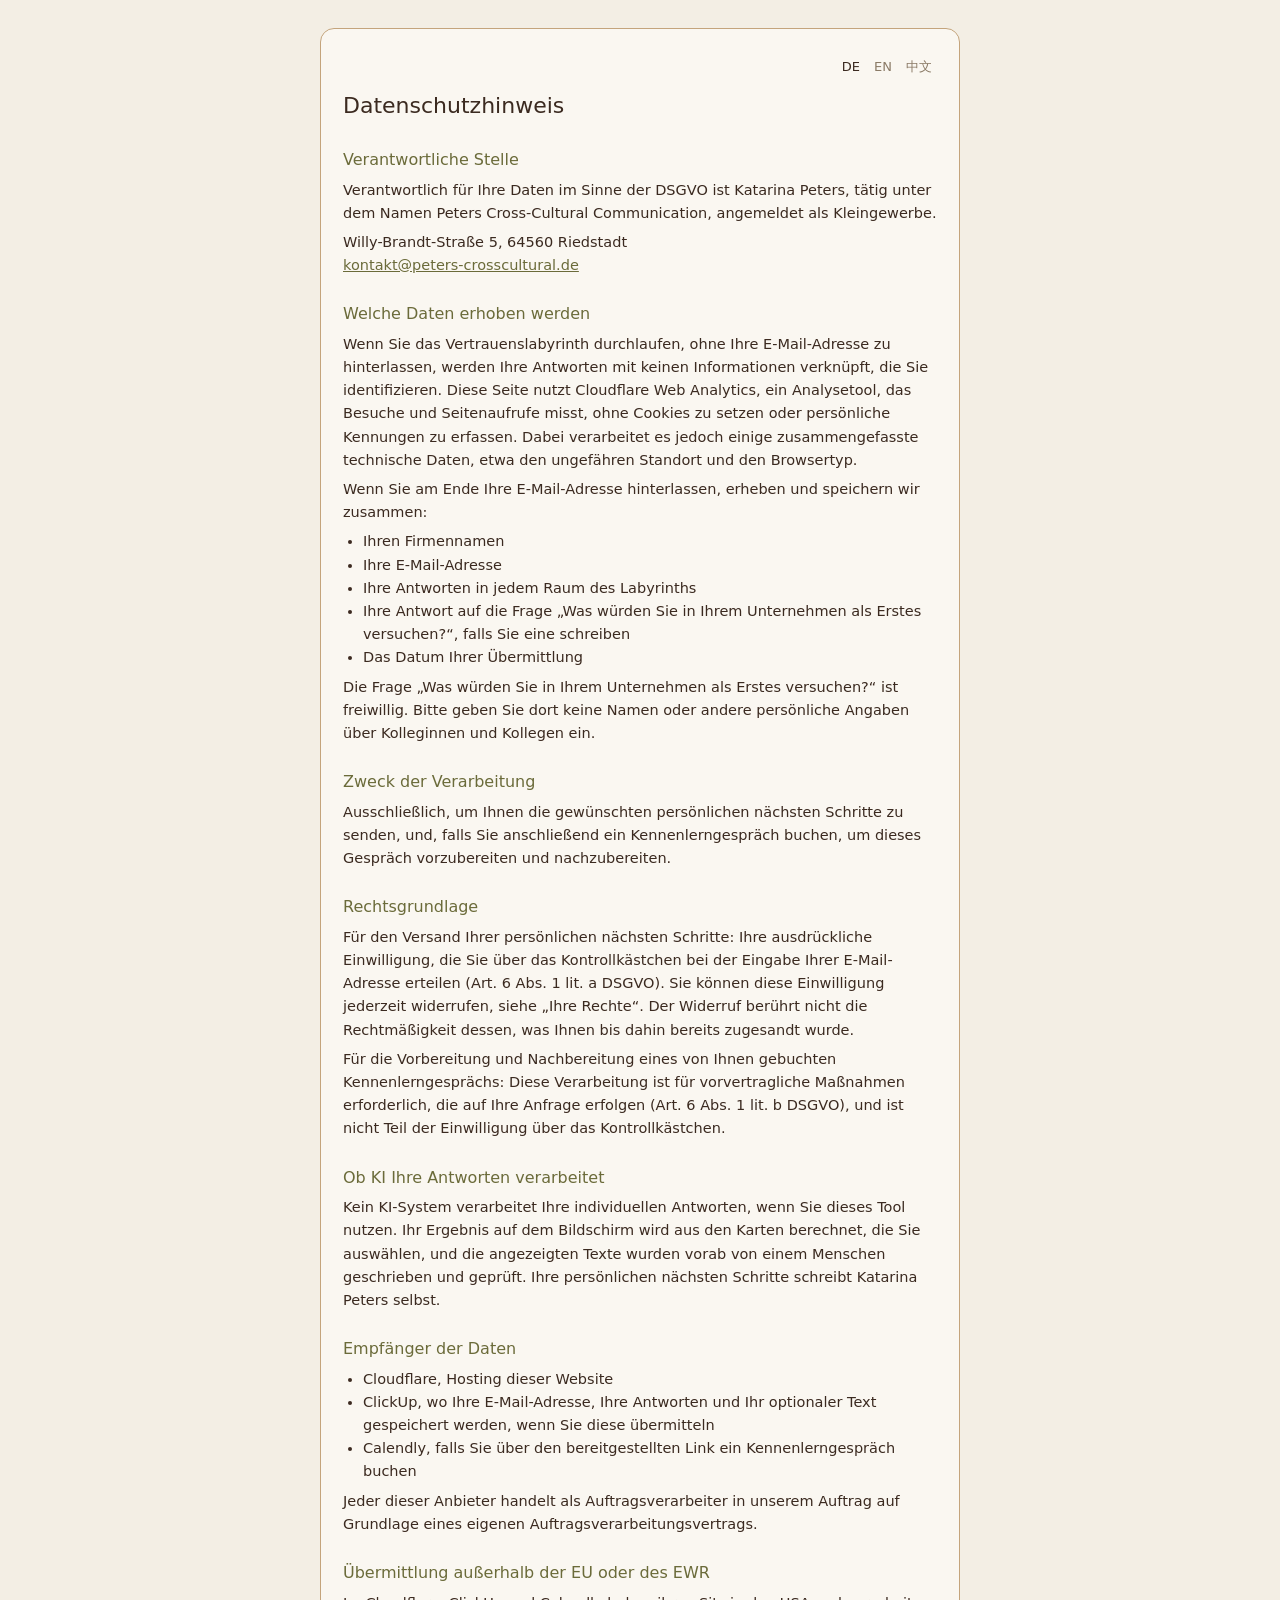
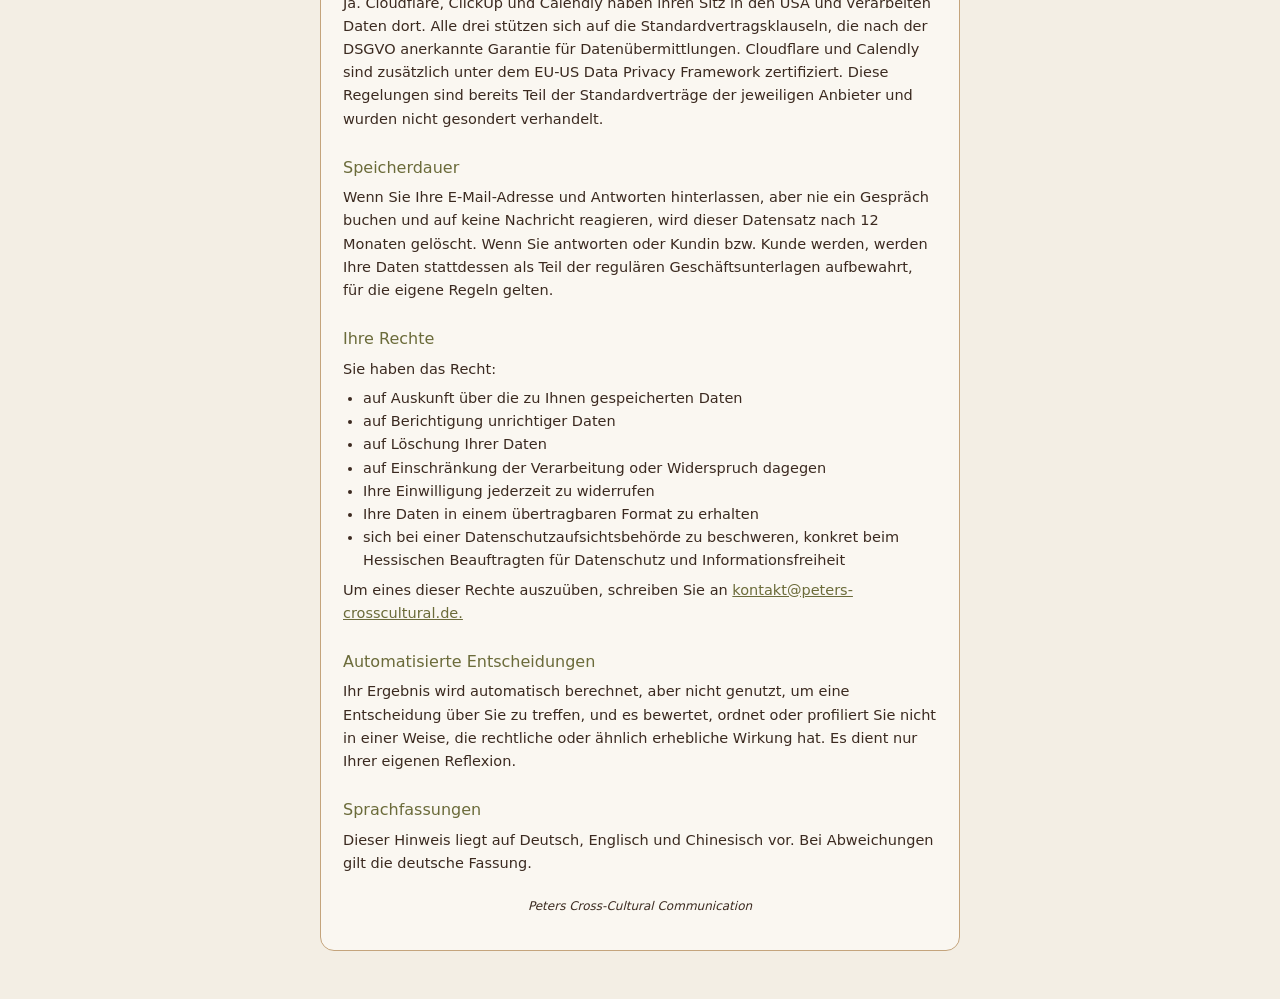
==== privacy-notice.html @ 241110cf "Build the Trust Labyrinth lead magnet Seven-room labyrinth in German, English and Chinese with routi" ====
<!DOCTYPE html>
<html lang="de">
<head>
<meta charset="UTF-8">
<meta name="viewport" content="width=device-width, initial-scale=1.0">
<meta name="robots" content="noindex">
<title>Datenschutzhinweis · Peters Cross-Cultural Communication</title>
<!--
  privacy-notice.html
  GENERATED from privacy-notice-de.md / -en.md / -zh.md (Katarina's
  final texts). All three languages are embedded; ?lang=en|zh|de picks
  one (German by default), so the link from the labyrinth always opens
  the notice in the visitor's current language.
-->
<style>
  :root { --linen:#F3EEE4; --espresso:#3B2A20; --olive:#6B6B3A; --tan:#C4A47C; --muted:#8A7A66; --card:#FAF7F1; }
  * { box-sizing: border-box; }
  body { margin:0; padding:28px 16px 48px; background:var(--linen); color:var(--espresso);
    font-family:-apple-system, system-ui, "Segoe UI", Roboto, "PingFang SC", "Microsoft YaHei", "Noto Sans SC", sans-serif; line-height:1.6; }
  .wrap { max-width:640px; margin:0 auto; background:var(--card); border:1px solid var(--tan); border-radius:14px; padding:24px 22px 28px; }
  .lang-switch { display:flex; justify-content:flex-end; gap:4px; font-size:13px; margin-bottom:6px; }
  .lang-switch a { color:var(--muted); text-decoration:none; padding:4px 5px; }
  .lang-switch a[aria-current="true"] { color:var(--espresso); font-weight:500; }
  h1 { font-size:22px; font-weight:500; margin:0 0 6px; }
  h2 { font-size:16px; font-weight:500; margin:24px 0 4px; color:var(--olive); }
  p, li { font-size:14.5px; }
  p { margin:6px 0; }
  ul { margin:6px 0; padding-left:20px; }
  a { color:var(--olive); }
  strong { font-weight:500; }
  .footer { text-align:center; font-size:12px; font-style:italic; margin-top:22px; }
  section[hidden] { display:none; }
</style>
</head>
<body>
<div class="wrap">
  <nav class="lang-switch" aria-label="Language">
    <a href="?lang=de" data-lang="de" lang="de">DE</a>
    <a href="?lang=en" data-lang="en" lang="en">EN</a>
    <a href="?lang=zh" data-lang="zh" lang="zh-CN">中文</a>
  </nav>
  <section data-lang="de" lang="de">
<h1>Datenschutzhinweis</h1>
<h2>Verantwortliche Stelle</h2>
<p>Verantwortlich für Ihre Daten im Sinne der DSGVO ist Katarina Peters, tätig unter dem Namen Peters Cross-Cultural Communication, angemeldet als Kleingewerbe.</p>
<p>Willy-Brandt-Straße 5, 64560 Riedstadt<br><a href="mailto:kontakt@peters-crosscultural.de">kontakt@peters-crosscultural.de</a></p>
<h2>Welche Daten erhoben werden</h2>
<p>Wenn Sie das Vertrauenslabyrinth durchlaufen, ohne Ihre E-Mail-Adresse zu hinterlassen, werden Ihre Antworten mit keinen Informationen verknüpft, die Sie identifizieren. Diese Seite nutzt Cloudflare Web Analytics, ein Analysetool, das Besuche und Seitenaufrufe misst, ohne Cookies zu setzen oder persönliche Kennungen zu erfassen. Dabei verarbeitet es jedoch einige zusammengefasste technische Daten, etwa den ungefähren Standort und den Browsertyp.</p>
<p>Wenn Sie am Ende Ihre E-Mail-Adresse hinterlassen, erheben und speichern wir zusammen:</p>
<ul>
<li>Ihren Firmennamen</li>
<li>Ihre E-Mail-Adresse</li>
<li>Ihre Antworten in jedem Raum des Labyrinths</li>
<li>Ihre Antwort auf die Frage „Was würden Sie in Ihrem Unternehmen als Erstes versuchen?“, falls Sie eine schreiben</li>
<li>Das Datum Ihrer Übermittlung</li>
</ul>
<p>Die Frage „Was würden Sie in Ihrem Unternehmen als Erstes versuchen?“ ist freiwillig. Bitte geben Sie dort keine Namen oder andere persönliche Angaben über Kolleginnen und Kollegen ein.</p>
<h2>Zweck der Verarbeitung</h2>
<p>Ausschließlich, um Ihnen die gewünschten persönlichen nächsten Schritte zu senden, und, falls Sie anschließend ein Kennenlerngespräch buchen, um dieses Gespräch vorzubereiten und nachzubereiten.</p>
<h2>Rechtsgrundlage</h2>
<p>Für den Versand Ihrer persönlichen nächsten Schritte: Ihre ausdrückliche Einwilligung, die Sie über das Kontrollkästchen bei der Eingabe Ihrer E-Mail-Adresse erteilen (Art. 6 Abs. 1 lit. a DSGVO). Sie können diese Einwilligung jederzeit widerrufen, siehe „Ihre Rechte“. Der Widerruf berührt nicht die Rechtmäßigkeit dessen, was Ihnen bis dahin bereits zugesandt wurde.</p>
<p>Für die Vorbereitung und Nachbereitung eines von Ihnen gebuchten Kennenlerngesprächs: Diese Verarbeitung ist für vorvertragliche Maßnahmen erforderlich, die auf Ihre Anfrage erfolgen (Art. 6 Abs. 1 lit. b DSGVO), und ist nicht Teil der Einwilligung über das Kontrollkästchen.</p>
<h2>Ob KI Ihre Antworten verarbeitet</h2>
<p>Kein KI-System verarbeitet Ihre individuellen Antworten, wenn Sie dieses Tool nutzen. Ihr Ergebnis auf dem Bildschirm wird aus den Karten berechnet, die Sie auswählen, und die angezeigten Texte wurden vorab von einem Menschen geschrieben und geprüft. Ihre persönlichen nächsten Schritte schreibt Katarina Peters selbst.</p>
<h2>Empfänger der Daten</h2>
<ul>
<li>Cloudflare, Hosting dieser Website</li>
<li>ClickUp, wo Ihre E-Mail-Adresse, Ihre Antworten und Ihr optionaler Text gespeichert werden, wenn Sie diese übermitteln</li>
<li>Calendly, falls Sie über den bereitgestellten Link ein Kennenlerngespräch buchen</li>
</ul>
<p>Jeder dieser Anbieter handelt als Auftragsverarbeiter in unserem Auftrag auf Grundlage eines eigenen Auftragsverarbeitungsvertrags.</p>
<h2>Übermittlung außerhalb der EU oder des EWR</h2>
<p>Ja. Cloudflare, ClickUp und Calendly haben ihren Sitz in den USA und verarbeiten Daten dort. Alle drei stützen sich auf die Standardvertragsklauseln, die nach der DSGVO anerkannte Garantie für Datenübermittlungen. Cloudflare und Calendly sind zusätzlich unter dem EU-US Data Privacy Framework zertifiziert. Diese Regelungen sind bereits Teil der Standardverträge der jeweiligen Anbieter und wurden nicht gesondert verhandelt.</p>
<h2>Speicherdauer</h2>
<p>Wenn Sie Ihre E-Mail-Adresse und Antworten hinterlassen, aber nie ein Gespräch buchen und auf keine Nachricht reagieren, wird dieser Datensatz nach 12 Monaten gelöscht. Wenn Sie antworten oder Kundin bzw. Kunde werden, werden Ihre Daten stattdessen als Teil der regulären Geschäftsunterlagen aufbewahrt, für die eigene Regeln gelten.</p>
<h2>Ihre Rechte</h2>
<p>Sie haben das Recht:</p>
<ul>
<li>auf Auskunft über die zu Ihnen gespeicherten Daten</li>
<li>auf Berichtigung unrichtiger Daten</li>
<li>auf Löschung Ihrer Daten</li>
<li>auf Einschränkung der Verarbeitung oder Widerspruch dagegen</li>
<li>Ihre Einwilligung jederzeit zu widerrufen</li>
<li>Ihre Daten in einem übertragbaren Format zu erhalten</li>
<li>sich bei einer Datenschutzaufsichtsbehörde zu beschweren, konkret beim Hessischen Beauftragten für Datenschutz und Informationsfreiheit</li>
</ul>
<p>Um eines dieser Rechte auszuüben, schreiben Sie an <a href="mailto:kontakt@peters-crosscultural.de.">kontakt@peters-crosscultural.de.</a></p>
<h2>Automatisierte Entscheidungen</h2>
<p>Ihr Ergebnis wird automatisch berechnet, aber nicht genutzt, um eine Entscheidung über Sie zu treffen, und es bewertet, ordnet oder profiliert Sie nicht in einer Weise, die rechtliche oder ähnlich erhebliche Wirkung hat. Es dient nur Ihrer eigenen Reflexion.</p>
<h2>Sprachfassungen</h2>
<p>Dieser Hinweis liegt auf Deutsch, Englisch und Chinesisch vor. Bei Abweichungen gilt die deutsche Fassung.</p>
  </section>
  <section data-lang="en" lang="en" hidden>
<h1>Privacy notice</h1>
<h2>Who operates this tool</h2>
<p>Katarina Peters, trading as Peters Cross-Cultural Communication, registered as a Kleingewerbe, is responsible for your data under the GDPR.</p>
<p>Willy-Brandt-Straße 5, 64560 Riedstadt, Germany<br><a href="mailto:kontakt@peters-crosscultural.de">kontakt@peters-crosscultural.de</a></p>
<h2>What this tool collects</h2>
<p>If you go through the Trust Labyrinth without leaving your email, your answers are not linked to any identifying information. This page uses Cloudflare Web Analytics, a cookieless analytics tool that measures visits and page views without setting any cookies or collecting personal identifiers, though it does process some aggregate technical data, such as approximate location and browser type, as part of how it works.</p>
<p>If you choose to leave your email address at the end, we collect and store together:</p>
<ul>
<li>Your company name</li>
<li>Your email address</li>
<li>Your answers in each room of the labyrinth</li>
<li>Your answer to the question "What would you try first in your company?", if you choose to write one</li>
<li>The date you submitted them</li>
</ul>
<p>The question "What would you try first in your company?" is optional. Please do not enter names or other personal details about colleagues there.</p>
<h2>Why we process this data</h2>
<p>Only to send you the personal next steps you asked for, and, if you go on to book a discovery call, to prepare for and follow up on that conversation.</p>
<h2>Legal basis</h2>
<p>For sending your personal next steps: your explicit consent, given through the checkbox shown at the point you submit your email (Art. 6(1)(a) GDPR). You can withdraw this consent at any time, see Your rights below. Withdrawing it does not affect anything already sent to you before that point.</p>
<p>For preparing and following up on a discovery call you choose to book: this is necessary to take steps you have asked for ahead of a potential working relationship (Art. 6(1)(b) GDPR), and it is not covered by the checkbox itself.</p>
<h2>Whether AI processes your answers</h2>
<p>No AI system processes your individual answers when you use this tool. Your result on the screen is calculated from the cards you choose, and the texts you see were written and reviewed by a person in advance. Your personal next steps are written by Katarina Peters herself.</p>
<h2>Who else receives this data</h2>
<ul>
<li>Cloudflare, which hosts this website</li>
<li>ClickUp, where your email, answers and optional text are stored if you submit them</li>
<li>Calendly, if you choose to book a discovery call through the link provided</li>
</ul>
<p>Each of these acts as a data processor on our behalf, under its own data processing agreement.</p>
<h2>Whether data leaves the EU or EEA</h2>
<p>Yes. Cloudflare, ClickUp and Calendly are all US based and process data there. Each relies on the Standard Contractual Clauses, the transfer safeguard recognized under GDPR, and Cloudflare and Calendly are also certified under the EU-US Data Privacy Framework as an additional basis. These terms are already built into each provider's standard agreement, not negotiated separately.</p>
<h2>How long we keep your data</h2>
<p>If you leave your email and answers but never book a call and don't respond to any follow up, this record is deleted after 12 months. If you do respond, or become a client, your information is kept as part of normal business records instead, governed separately from this notice.</p>
<h2>Your rights</h2>
<p>You have the right to:</p>
<ul>
<li>Access the data held about you</li>
<li>Have inaccurate data corrected</li>
<li>Request deletion of your data</li>
<li>Restrict or object to how your data is processed</li>
<li>Withdraw consent at any time</li>
<li>Receive your data in a portable format</li>
<li>Lodge a complaint with a data protection authority, specifically Der Hessische Beauftragte für Datenschutz und Informationsfreiheit, the authority responsible for Hesse</li>
</ul>
<p>To exercise any of these, contact <a href="mailto:kontakt@peters-crosscultural.de.">kontakt@peters-crosscultural.de.</a></p>
<h2>Automated decisions</h2>
<p>Your result is calculated automatically, but it is not used to make any decision about you, and it does not evaluate, rank or profile you in a way that has a legal or similarly significant effect. It is offered only for your own reflection.</p>
<h2>Language versions</h2>
<p>This notice is available in German, English and Chinese. If the versions differ, the German version applies.</p>
  </section>
  <section data-lang="zh" lang="zh-CN" hidden>
<h1>隐私声明</h1>
<h2>本工具的运营方</h2>
<p>根据《通用数据保护条例》（GDPR），负责处理您数据的是 Katarina Peters，以 Peters Cross-Cultural Communication 名义经营，注册为小型个体经营者（Kleingewerbe）。</p>
<p>地址：Willy-Brandt-Straße 5, 64560 Riedstadt, Germany<br>邮箱：<a href="mailto:kontakt@peters-crosscultural.de">kontakt@peters-crosscultural.de</a></p>
<h2>本工具收集哪些信息</h2>
<p>如果您走完信任迷宫但没有留下电子邮箱，您的回答不会与任何可识别身份的信息相关联。本页面使用 Cloudflare Web Analytics，一种不设置任何 cookie、不收集个人身份信息的分析工具，用于统计访问量和页面浏览情况，但它确实会处理一些汇总性的技术数据，例如大致地理位置和浏览器类型。</p>
<p>如果您选择在最后留下电子邮箱，我们会一并收集并保存以下信息：</p>
<ul>
<li>您的公司名称</li>
<li>您的电子邮箱</li>
<li>您在迷宫每个房间中的回答</li>
<li>您对“在您的公司，您会首先尝试什么？”这一问题的回答（如果您填写了）</li>
<li>您提交的日期</li>
</ul>
<p>“在您的公司，您会首先尝试什么？”为选填项。请不要在其中填写同事的姓名或其他个人信息。</p>
<h2>我们为何处理这些数据</h2>
<p>仅用于向您发送您所请求的个性化后续步骤；如果您之后选择预约免费咨询，也会用于准备和跟进那次谈话。</p>
<h2>法律依据</h2>
<p>关于发送您的个性化后续步骤：基于您在提交邮箱时通过勾选框给予的明确同意（GDPR第6条第1款a项）。您可以随时撤回此同意，详见下方“您的权利”部分。撤回同意不会影响在此之前已经发送给您的内容。</p>
<p>关于准备和跟进您选择预约的咨询：这是应您的请求、在潜在合作关系建立之前所需采取的步骤（GDPR第6条第1款b项），并非由该勾选框所涵盖。</p>
<h2>AI 是否会处理您的回答</h2>
<p>当您使用本工具时，没有任何 AI 系统会处理您个人的具体回答。屏幕上显示的结果是根据您选择的卡片计算得出的，所显示的文字均由人工预先撰写并审核。您的个性化后续步骤由 Katarina Peters 本人亲自撰写。</p>
<h2>还有哪些人会接收到这些数据</h2>
<ul>
<li>Cloudflare，负责托管本网站</li>
<li>ClickUp，如果您提交了信息，您的邮箱、回答和选填内容会存储在这里</li>
<li>Calendly，如果您选择通过所提供的链接预约咨询</li>
</ul>
<p>以上每一方都作为我们的数据处理者，依据各自的数据处理协议进行操作。</p>
<h2>数据是否会离开欧盟或欧洲经济区</h2>
<p>是的。Cloudflare、ClickUp 和 Calendly 均为美国公司，在美国处理数据。它们均依据标准合同条款（SCCs）这一在 GDPR 下被认可的数据传输保障机制，其中 Cloudflare 和 Calendly 还额外通过了欧美数据隐私框架（EU-US Data Privacy Framework）的认证。这些条款已经被纳入各服务商自己的标准协议之中，并非由我们单独协商。</p>
<h2>我们保留数据的时间</h2>
<p>如果您留下了邮箱和回答，但从未预约咨询，也没有回复任何后续联系，这条记录会在 12 个月后被删除。如果您回复了，或者成为了客户，您的信息则会作为常规业务记录的一部分保留，其处理方式独立于本声明之外。</p>
<h2>您的权利</h2>
<p>您有权：</p>
<ul>
<li>查阅我们持有的关于您的数据</li>
<li>更正不准确的数据</li>
<li>请求删除您的数据</li>
<li>限制或反对我们处理您的数据</li>
<li>随时撤回同意</li>
<li>以可携带的格式接收您的数据</li>
<li>向数据保护主管机关投诉，具体为黑森州数据保护和信息自由专员（Der Hessische Beauftragte für Datenschutz und Informationsfreiheit）</li>
</ul>
<p>如需行使以上任何权利，请联系 <a href="mailto:kontakt@peters-crosscultural.de">kontakt@peters-crosscultural.de</a>。</p>
<h2>自动化决策</h2>
<p>您的结果是自动计算得出的，但它不会被用来对您做出任何决定，也不会以具有法律效力或类似重大影响的方式对您进行评估、排名或画像。它仅供您自我参考之用。</p>
<h2>语言版本</h2>
<p>本声明提供德文、英文和中文版本。如各版本之间存在差异，以德文版本为准。</p>
  </section>
  <p class="footer">Peters Cross-Cultural Communication</p>
</div>
<script>
  (function () {
    var titles = { de: "Datenschutzhinweis", en: "Privacy notice", zh: "隐私声明" };
    var lang = new URLSearchParams(location.search).get("lang");
    if (!titles[lang]) lang = "de";
    document.documentElement.lang = lang === "zh" ? "zh-CN" : lang;
    document.title = titles[lang] + " · Peters Cross-Cultural Communication";
    document.querySelectorAll("section[data-lang]").forEach(function (s) { s.hidden = s.dataset.lang !== lang; });
    document.querySelectorAll(".lang-switch a").forEach(function (a) { if (a.dataset.lang === lang) a.setAttribute("aria-current", "true"); });
  })();
</script>
</body>
</html>
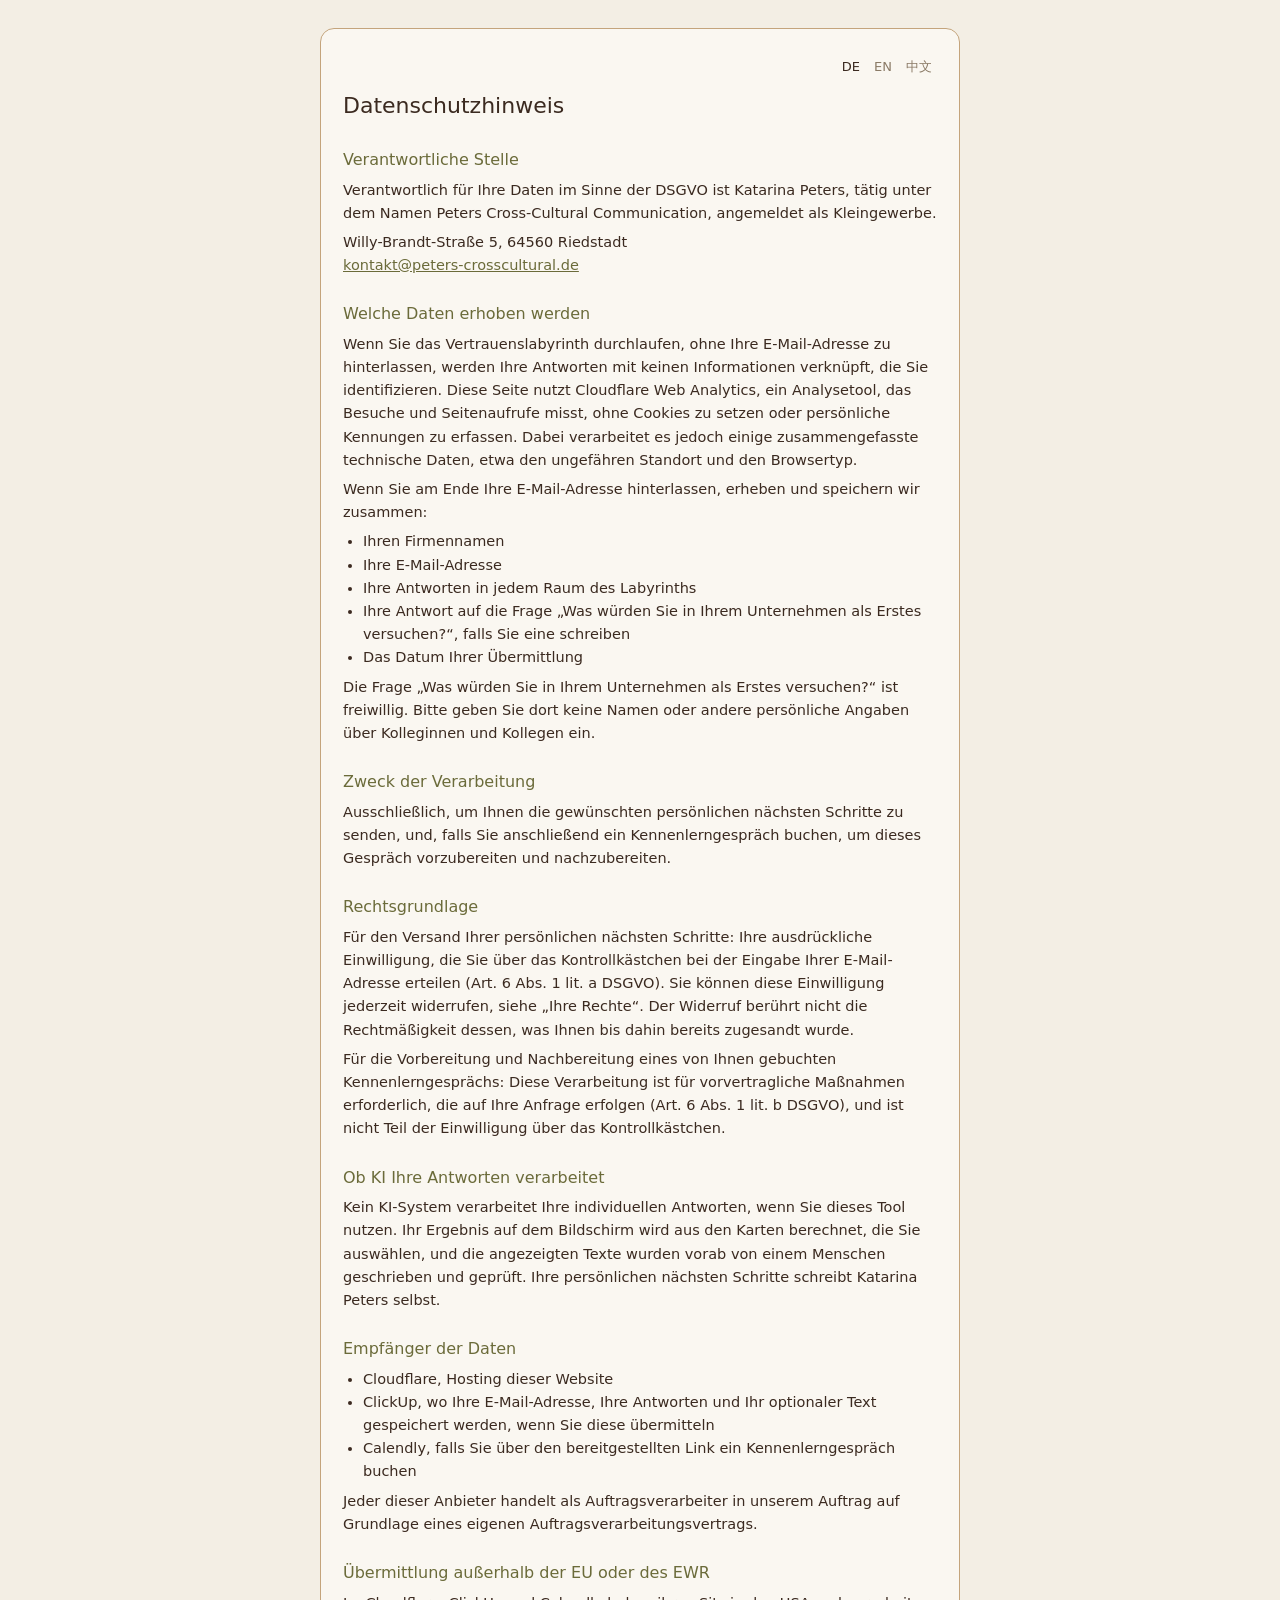
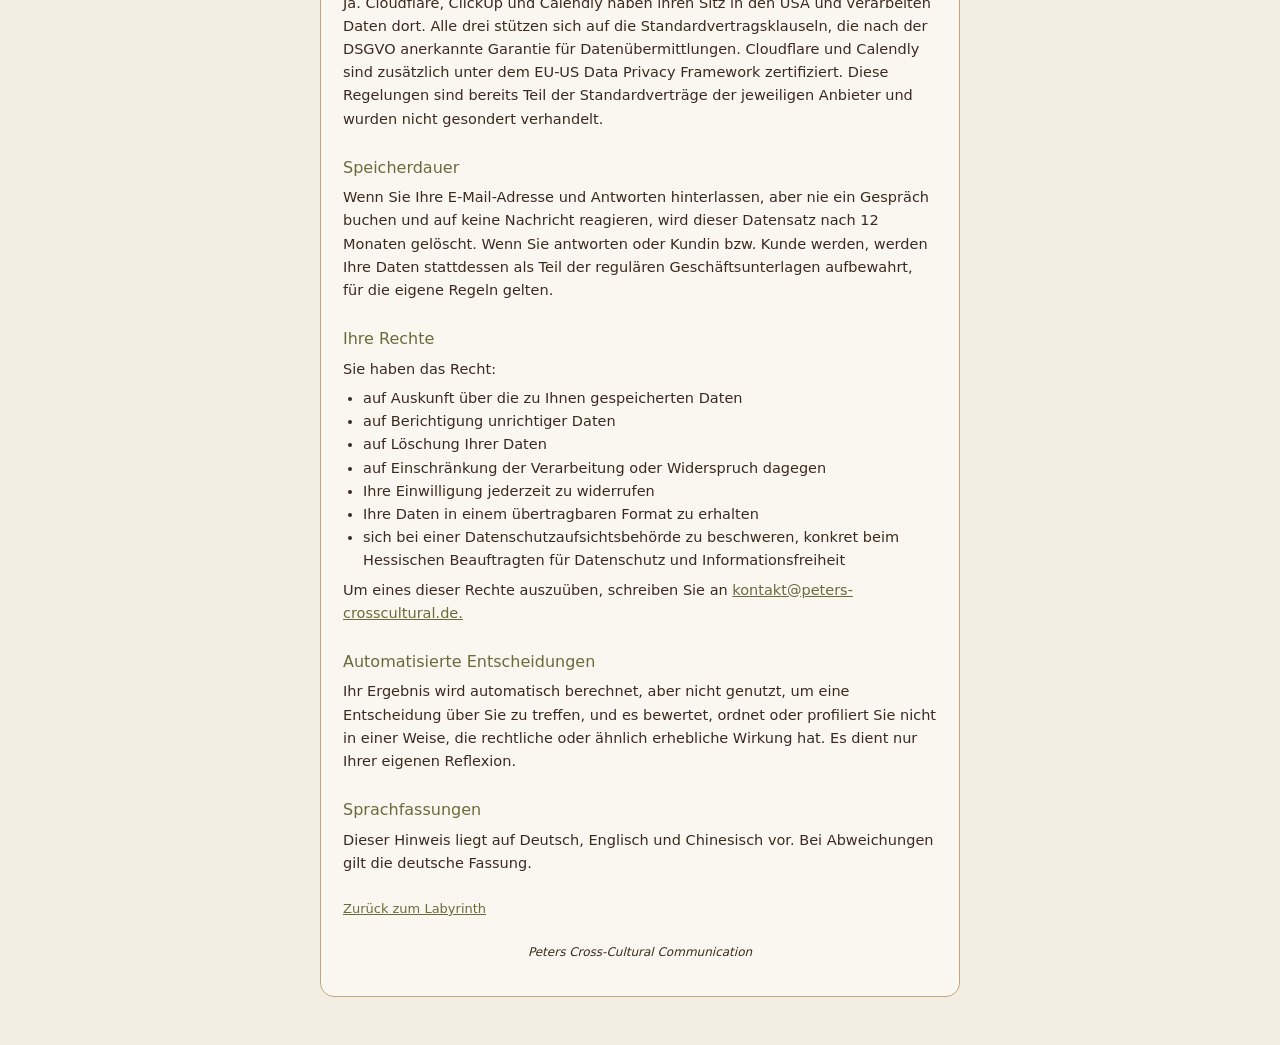
==== commit 21d97278: "Review round 1: privacy overlay, Room 5 rename, new texts, stuck summary All visible text now lives " ====
--- a/privacy-notice.html
+++ b/privacy-notice.html
@@ -5,13 +5,7 @@
 <meta name="viewport" content="width=device-width, initial-scale=1.0">
 <meta name="robots" content="noindex">
 <title>Datenschutzhinweis · Peters Cross-Cultural Communication</title>
-<!--
-  privacy-notice.html
-  GENERATED from privacy-notice-de.md / -en.md / -zh.md (Katarina's
-  final texts). All three languages are embedded; ?lang=en|zh|de picks
-  one (German by default), so the link from the labyrinth always opens
-  the notice in the visitor's current language.
--->
+<!-- GENERATED by tools/build-content.ps1. ?lang=en|zh|de picks the language (German by default). -->
 <style>
   :root { --linen:#F3EEE4; --espresso:#3B2A20; --olive:#6B6B3A; --tan:#C4A47C; --muted:#8A7A66; --card:#FAF7F1; }
   * { box-sizing: border-box; }
@@ -28,6 +22,7 @@
   ul { margin:6px 0; padding-left:20px; }
   a { color:var(--olive); }
   strong { font-weight:500; }
+  .back { display:inline-block; margin-top:18px; font-size:13px; }
   .footer { text-align:center; font-size:12px; font-style:italic; margin-top:22px; }
   section[hidden] { display:none; }
 </style>
@@ -89,6 +84,7 @@
 <p>Ihr Ergebnis wird automatisch berechnet, aber nicht genutzt, um eine Entscheidung über Sie zu treffen, und es bewertet, ordnet oder profiliert Sie nicht in einer Weise, die rechtliche oder ähnlich erhebliche Wirkung hat. Es dient nur Ihrer eigenen Reflexion.</p>
 <h2>Sprachfassungen</h2>
 <p>Dieser Hinweis liegt auf Deutsch, Englisch und Chinesisch vor. Bei Abweichungen gilt die deutsche Fassung.</p>
+<a class="back" href="./?lang=de">Zurück zum Labyrinth</a>
   </section>
   <section data-lang="en" lang="en" hidden>
 <h1>Privacy notice</h1>
@@ -140,6 +136,7 @@
 <p>Your result is calculated automatically, but it is not used to make any decision about you, and it does not evaluate, rank or profile you in a way that has a legal or similarly significant effect. It is offered only for your own reflection.</p>
 <h2>Language versions</h2>
 <p>This notice is available in German, English and Chinese. If the versions differ, the German version applies.</p>
+<a class="back" href="./?lang=en">Back to the labyrinth</a>
   </section>
   <section data-lang="zh" lang="zh-CN" hidden>
 <h1>隐私声明</h1>
@@ -191,6 +188,7 @@
 <p>您的结果是自动计算得出的，但它不会被用来对您做出任何决定，也不会以具有法律效力或类似重大影响的方式对您进行评估、排名或画像。它仅供您自我参考之用。</p>
 <h2>语言版本</h2>
 <p>本声明提供德文、英文和中文版本。如各版本之间存在差异，以德文版本为准。</p>
+<a class="back" href="./?lang=zh">返回迷宫</a>
   </section>
   <p class="footer">Peters Cross-Cultural Communication</p>
 </div>
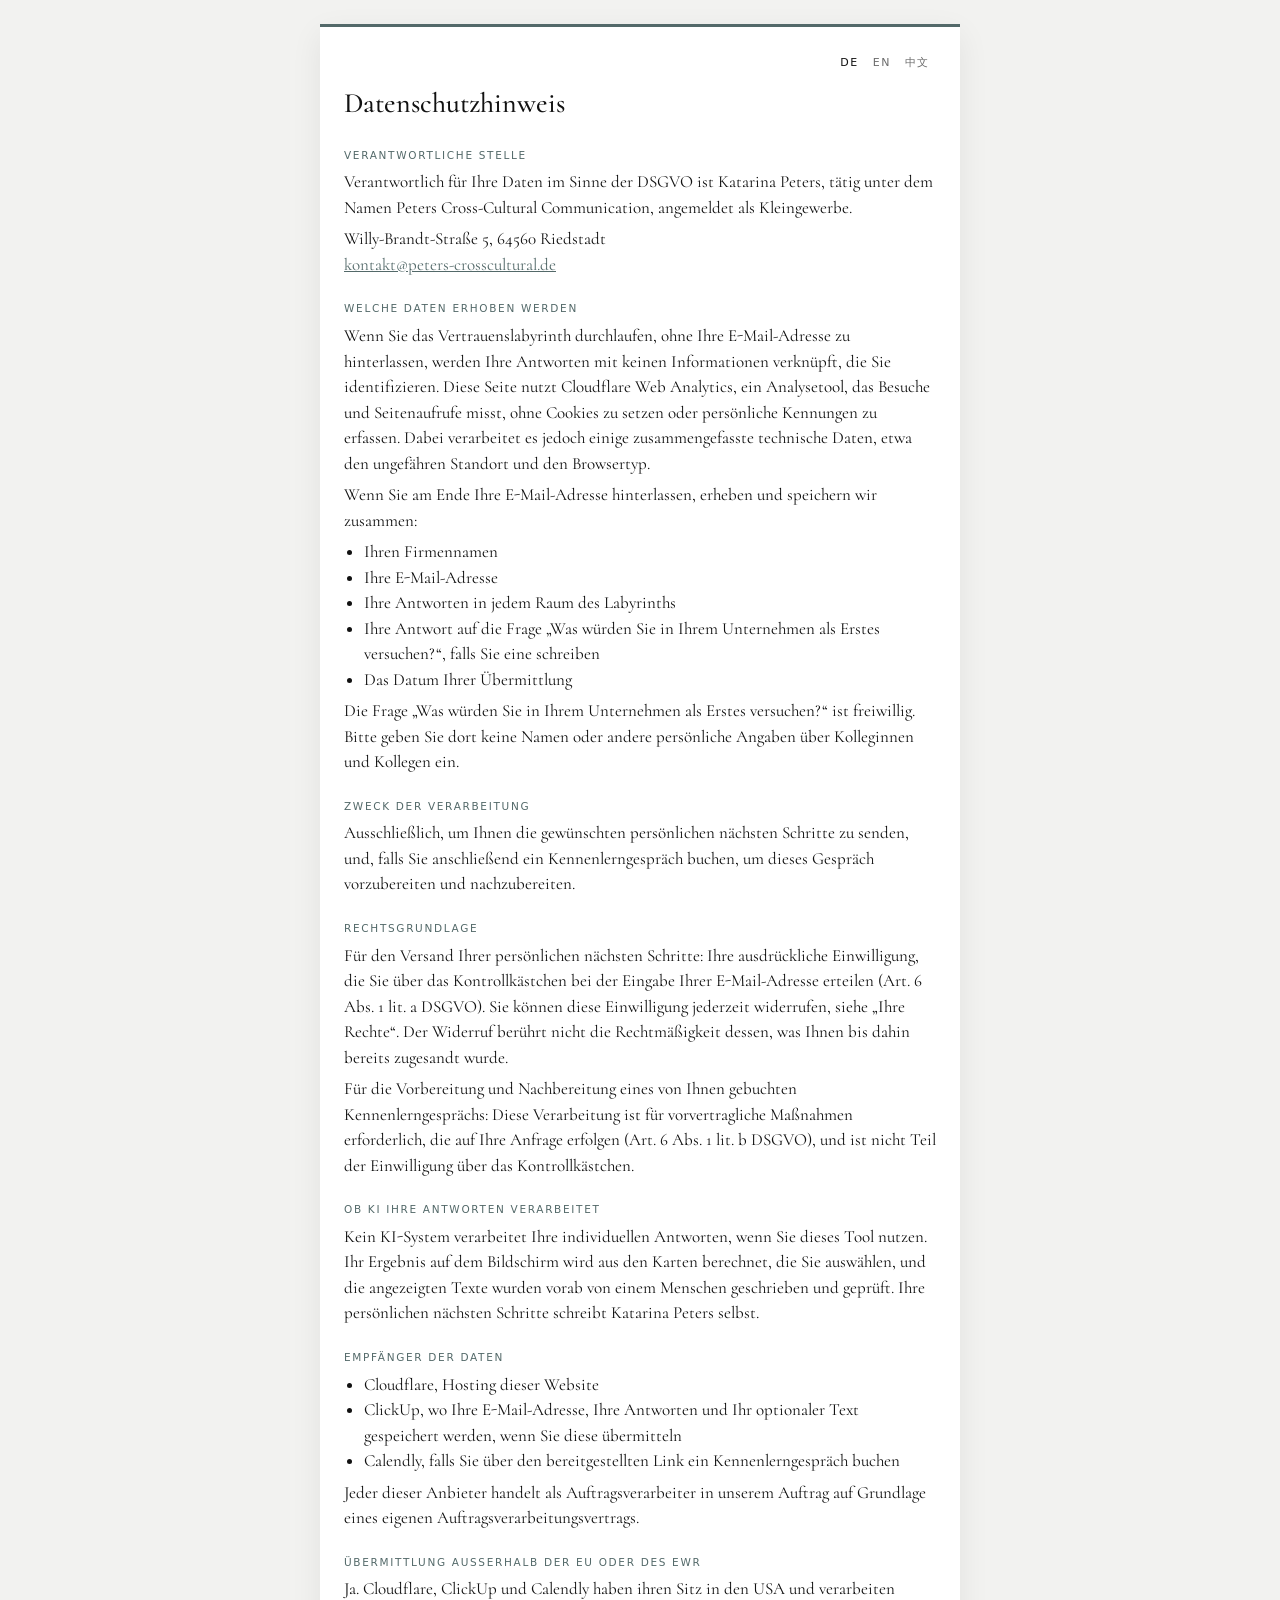
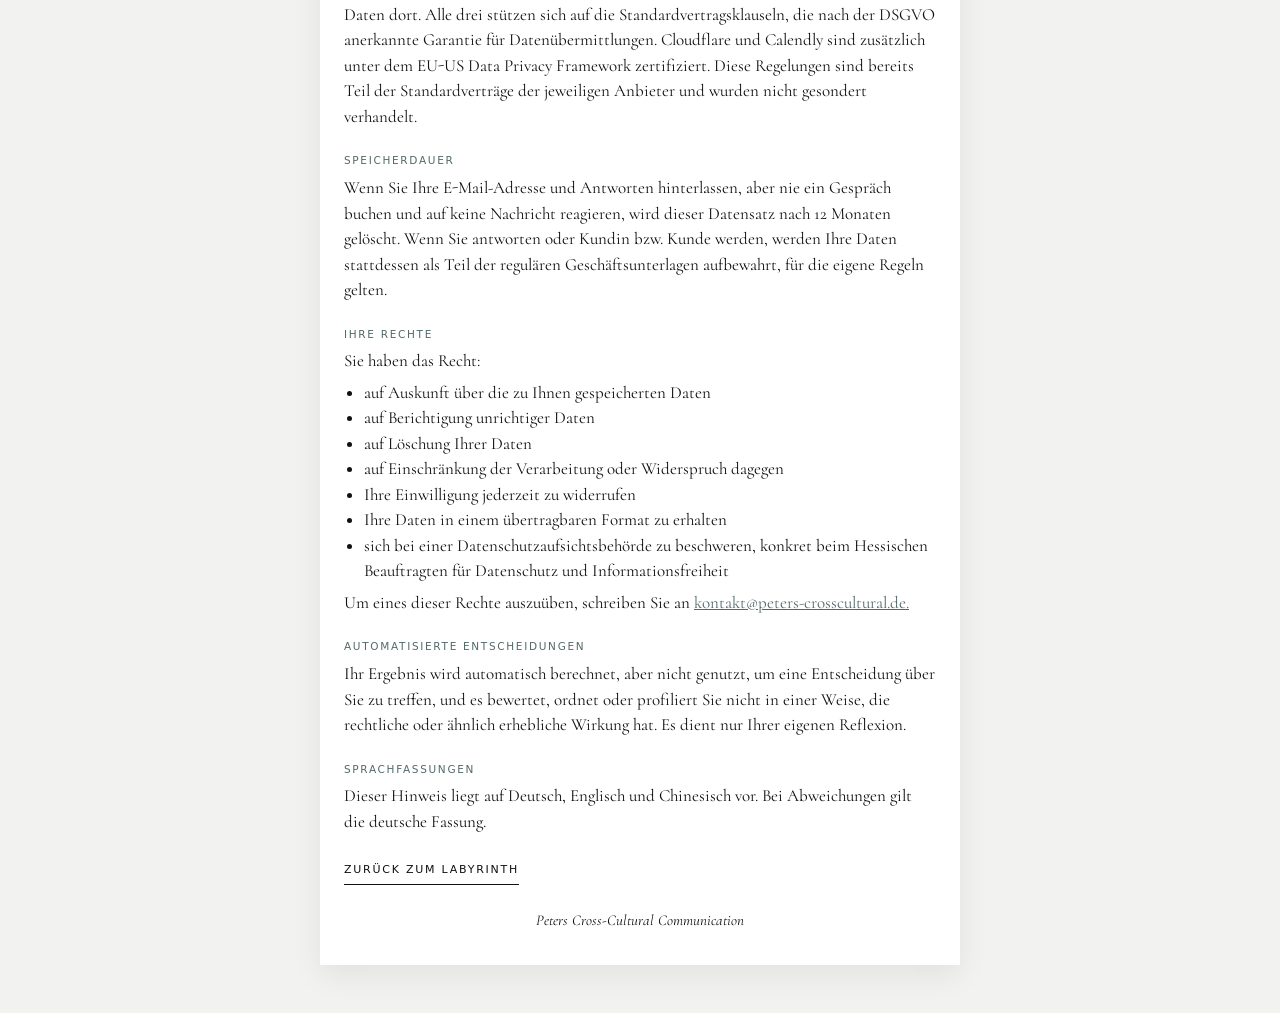
==== commit c97e3cb6: "Restyle to the teaser design: white cards, feldgrau and jasper, Italiana and Cormorant Same texts, f" ====
--- a/privacy-notice.html
+++ b/privacy-notice.html
@@ -7,23 +7,32 @@
 <title>Datenschutzhinweis · Peters Cross-Cultural Communication</title>
 <!-- GENERATED by tools/build-content.ps1. ?lang=en|zh|de picks the language (German by default). -->
 <style>
-  :root { --linen:#F3EEE4; --espresso:#3B2A20; --olive:#6B6B3A; --tan:#C4A47C; --muted:#8A7A66; --card:#FAF7F1; }
+  /* Same design as the labyrinth (styles.css): self-hosted fonts, white card with a feldgrau top line. */
+  @font-face { font-family: Cormorant; src: url("fonts/cormorant.woff2") format("woff2"); font-weight: 300 700; }
+  @font-face { font-family: Cormorant; src: url("fonts/cormorant-italic.woff2") format("woff2"); font-style: italic; font-weight: 300 700; }
+  :root { --ink:#111; --muted:#6b6b6b; --feldgrau:#536969; --light:#F2F2F0; --line:#DADADA;
+    --label:"Segoe UI", -apple-system, system-ui, Helvetica, Arial, sans-serif; }
   * { box-sizing: border-box; }
-  body { margin:0; padding:28px 16px 48px; background:var(--linen); color:var(--espresso);
-    font-family:-apple-system, system-ui, "Segoe UI", Roboto, "PingFang SC", "Microsoft YaHei", "Noto Sans SC", sans-serif; line-height:1.6; }
-  .wrap { max-width:640px; margin:0 auto; background:var(--card); border:1px solid var(--tan); border-radius:14px; padding:24px 22px 28px; }
-  .lang-switch { display:flex; justify-content:flex-end; gap:4px; font-size:13px; margin-bottom:6px; }
-  .lang-switch a { color:var(--muted); text-decoration:none; padding:4px 5px; }
-  .lang-switch a[aria-current="true"] { color:var(--espresso); font-weight:500; }
-  h1 { font-size:22px; font-weight:500; margin:0 0 6px; }
-  h2 { font-size:16px; font-weight:500; margin:24px 0 4px; color:var(--olive); }
-  p, li { font-size:14.5px; }
+  body { margin:0; padding:24px 16px 48px; background:var(--light); color:var(--ink);
+    font-family:Cormorant, Georgia, serif; line-height:1.5; }
+  .wrap { max-width:640px; margin:0 auto; background:#fff; border-top:3px solid var(--feldgrau);
+    box-shadow:0 10px 30px rgba(0,0,0,.07); padding:24px 24px 28px; }
+  .lang-switch { display:flex; justify-content:flex-end; gap:2px; margin-bottom:6px; }
+  .lang-switch a { font-family:var(--label); font-size:11px; letter-spacing:.14em; color:var(--muted); text-decoration:none; padding:4px 6px; }
+  .lang-switch a[aria-current="true"] { color:var(--ink); }
+  h1 { font-weight:500; font-size:28px; margin:0 0 6px; }
+  h2 { font-family:var(--label); font-weight:400; font-size:10.5px; letter-spacing:.16em; text-transform:uppercase; color:var(--feldgrau); margin:24px 0 6px; }
+  p, li { font-size:17px; }
   p { margin:6px 0; }
   ul { margin:6px 0; padding-left:20px; }
-  a { color:var(--olive); }
-  strong { font-weight:500; }
-  .back { display:inline-block; margin-top:18px; font-size:13px; }
-  .footer { text-align:center; font-size:12px; font-style:italic; margin-top:22px; }
+  a { color:var(--feldgrau); }
+  strong { font-weight:700; }
+  .back { display:inline-block; margin-top:22px; font-family:var(--label); font-size:11px; letter-spacing:.16em; text-transform:uppercase;
+    color:var(--ink); text-decoration:none; border-bottom:1px solid var(--ink); padding-bottom:5px; }
+  .footer { text-align:center; font-size:15px; font-style:italic; margin-top:24px; }
+  :lang(zh) h1, :lang(zh) p, :lang(zh) li { font-family:"PingFang SC", "Microsoft YaHei", "Noto Sans SC", sans-serif; }
+  :lang(zh) p, :lang(zh) li { font-size:15.5px; line-height:1.65; }
+  :lang(zh) h1 { font-size:22px; font-weight:600; }
   section[hidden] { display:none; }
 </style>
 </head>
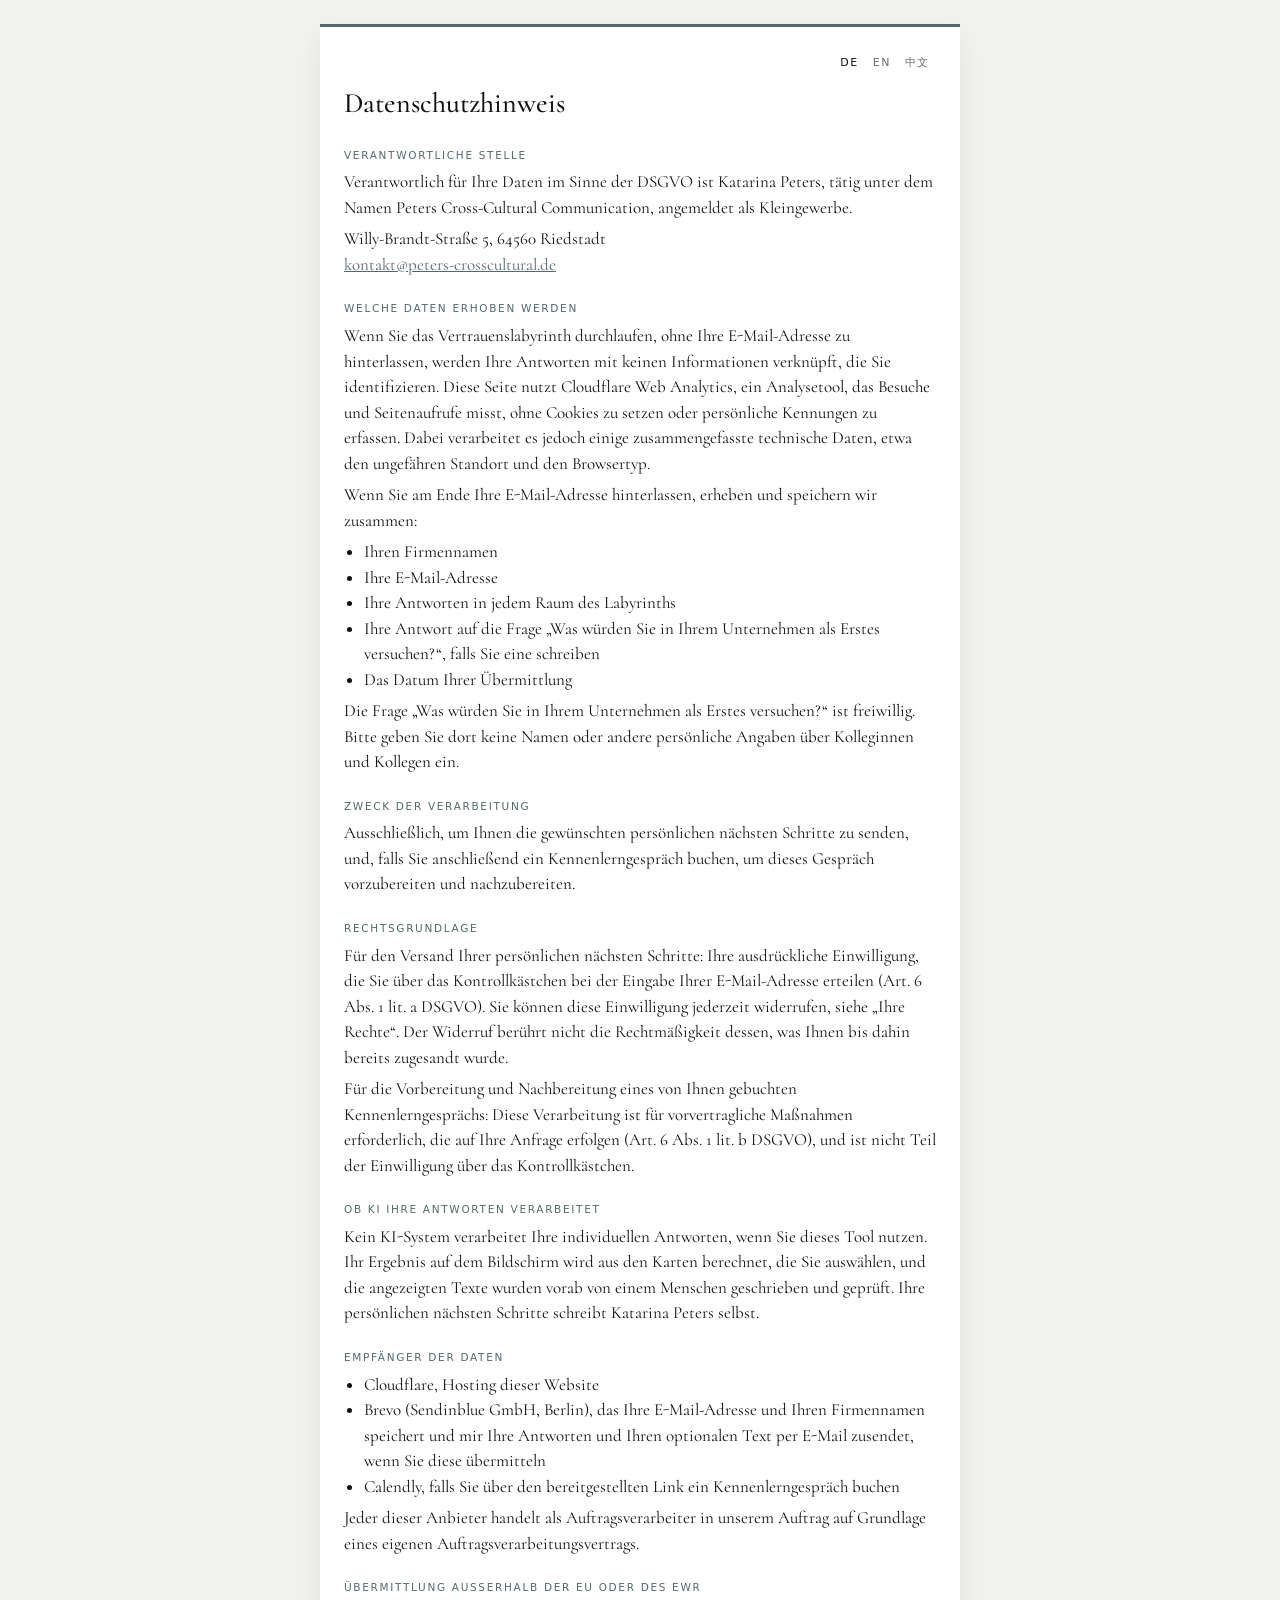
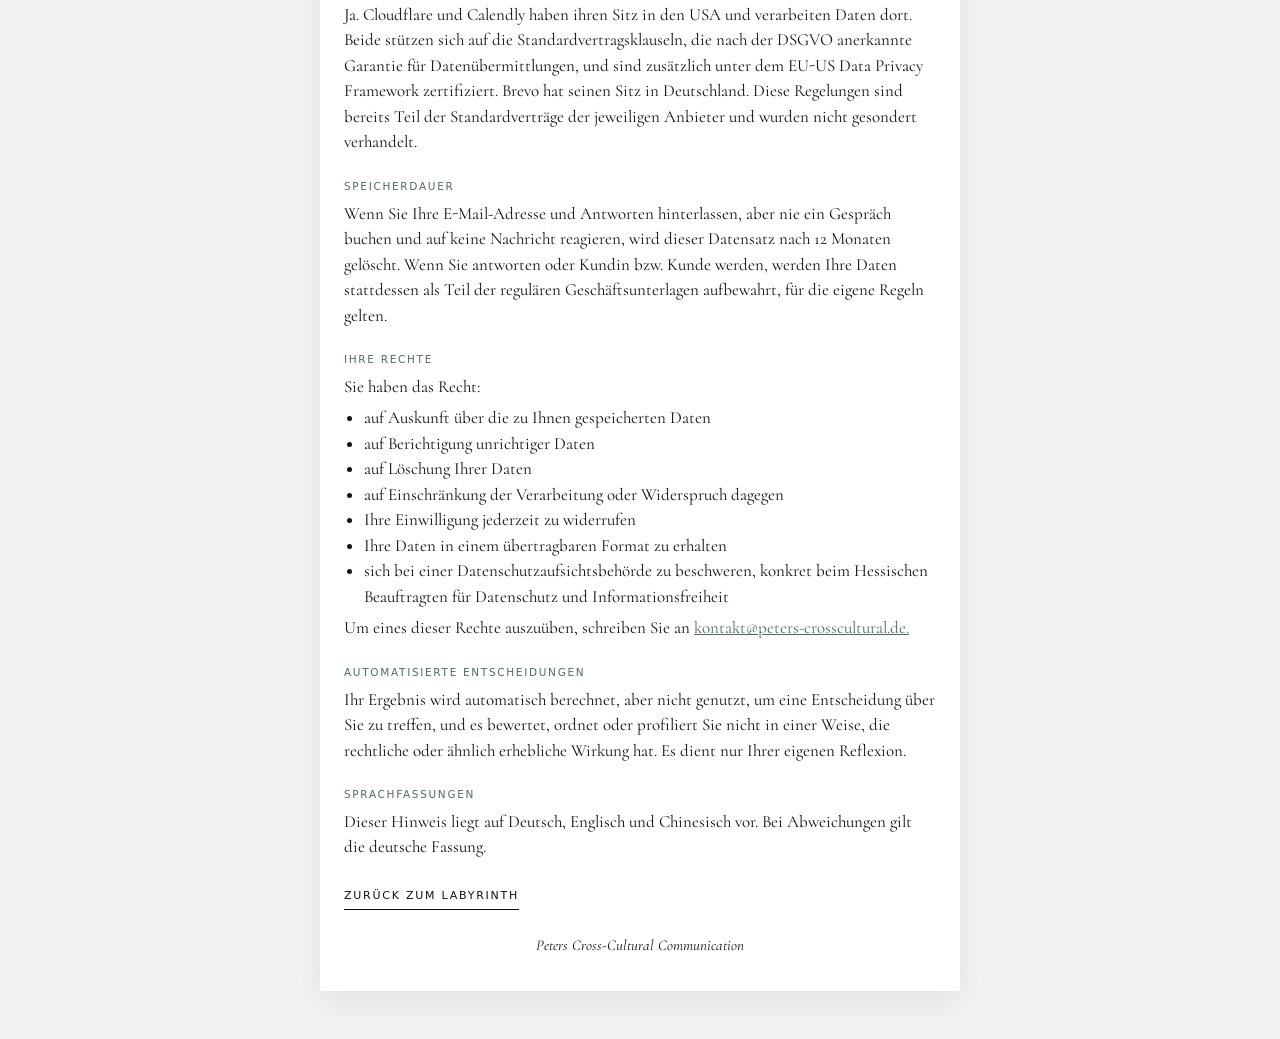
==== commit 6dae2ffb: "Sign-ups go to Brevo instead of ClickUp: Worker and privacy notice Co-Authored-By: Claude Opus 5.5 <" ====
--- a/privacy-notice.html
+++ b/privacy-notice.html
@@ -69,12 +69,12 @@
 <h2>Empfänger der Daten</h2>
 <ul>
 <li>Cloudflare, Hosting dieser Website</li>
-<li>ClickUp, wo Ihre E-Mail-Adresse, Ihre Antworten und Ihr optionaler Text gespeichert werden, wenn Sie diese übermitteln</li>
+<li>Brevo (Sendinblue GmbH, Berlin), das Ihre E-Mail-Adresse und Ihren Firmennamen speichert und mir Ihre Antworten und Ihren optionalen Text per E-Mail zusendet, wenn Sie diese übermitteln</li>
 <li>Calendly, falls Sie über den bereitgestellten Link ein Kennenlerngespräch buchen</li>
 </ul>
 <p>Jeder dieser Anbieter handelt als Auftragsverarbeiter in unserem Auftrag auf Grundlage eines eigenen Auftragsverarbeitungsvertrags.</p>
 <h2>Übermittlung außerhalb der EU oder des EWR</h2>
-<p>Ja. Cloudflare, ClickUp und Calendly haben ihren Sitz in den USA und verarbeiten Daten dort. Alle drei stützen sich auf die Standardvertragsklauseln, die nach der DSGVO anerkannte Garantie für Datenübermittlungen. Cloudflare und Calendly sind zusätzlich unter dem EU-US Data Privacy Framework zertifiziert. Diese Regelungen sind bereits Teil der Standardverträge der jeweiligen Anbieter und wurden nicht gesondert verhandelt.</p>
+<p>Ja. Cloudflare und Calendly haben ihren Sitz in den USA und verarbeiten Daten dort. Beide stützen sich auf die Standardvertragsklauseln, die nach der DSGVO anerkannte Garantie für Datenübermittlungen, und sind zusätzlich unter dem EU-US Data Privacy Framework zertifiziert. Brevo hat seinen Sitz in Deutschland. Diese Regelungen sind bereits Teil der Standardverträge der jeweiligen Anbieter und wurden nicht gesondert verhandelt.</p>
 <h2>Speicherdauer</h2>
 <p>Wenn Sie Ihre E-Mail-Adresse und Antworten hinterlassen, aber nie ein Gespräch buchen und auf keine Nachricht reagieren, wird dieser Datensatz nach 12 Monaten gelöscht. Wenn Sie antworten oder Kundin bzw. Kunde werden, werden Ihre Daten stattdessen als Teil der regulären Geschäftsunterlagen aufbewahrt, für die eigene Regeln gelten.</p>
 <h2>Ihre Rechte</h2>
@@ -121,12 +121,12 @@
 <h2>Who else receives this data</h2>
 <ul>
 <li>Cloudflare, which hosts this website</li>
-<li>ClickUp, where your email, answers and optional text are stored if you submit them</li>
+<li>Brevo (Sendinblue GmbH, Berlin, Germany), which stores your email and company name and sends your answers and optional text to me by email, if you submit them</li>
 <li>Calendly, if you choose to book a discovery call through the link provided</li>
 </ul>
 <p>Each of these acts as a data processor on our behalf, under its own data processing agreement.</p>
 <h2>Whether data leaves the EU or EEA</h2>
-<p>Yes. Cloudflare, ClickUp and Calendly are all US based and process data there. Each relies on the Standard Contractual Clauses, the transfer safeguard recognized under GDPR, and Cloudflare and Calendly are also certified under the EU-US Data Privacy Framework as an additional basis. These terms are already built into each provider's standard agreement, not negotiated separately.</p>
+<p>Yes. Cloudflare and Calendly are US based and process data there. Both rely on the Standard Contractual Clauses, the transfer safeguard recognized under GDPR, and both are also certified under the EU-US Data Privacy Framework as an additional basis. Brevo is based in Germany. These terms are already built into each provider's standard agreement, not negotiated separately.</p>
 <h2>How long we keep your data</h2>
 <p>If you leave your email and answers but never book a call and don't respond to any follow up, this record is deleted after 12 months. If you do respond, or become a client, your information is kept as part of normal business records instead, governed separately from this notice.</p>
 <h2>Your rights</h2>
@@ -173,12 +173,12 @@
 <h2>还有哪些人会接收到这些数据</h2>
 <ul>
 <li>Cloudflare，负责托管本网站</li>
-<li>ClickUp，如果您提交了信息，您的邮箱、回答和选填内容会存储在这里</li>
+<li>Brevo（Sendinblue GmbH，德国柏林），如果您提交了信息，它会存储您的邮箱和公司名称，并将您的回答和选填内容通过邮件发送给我</li>
 <li>Calendly，如果您选择通过所提供的链接预约咨询</li>
 </ul>
 <p>以上每一方都作为我们的数据处理者，依据各自的数据处理协议进行操作。</p>
 <h2>数据是否会离开欧盟或欧洲经济区</h2>
-<p>是的。Cloudflare、ClickUp 和 Calendly 均为美国公司，在美国处理数据。它们均依据标准合同条款（SCCs）这一在 GDPR 下被认可的数据传输保障机制，其中 Cloudflare 和 Calendly 还额外通过了欧美数据隐私框架（EU-US Data Privacy Framework）的认证。这些条款已经被纳入各服务商自己的标准协议之中，并非由我们单独协商。</p>
+<p>是的。Cloudflare 和 Calendly 为美国公司，在美国处理数据。它们均依据标准合同条款（SCCs）这一在 GDPR 下被认可的数据传输保障机制，并且还额外通过了欧美数据隐私框架（EU-US Data Privacy Framework）的认证。Brevo 位于德国。这些条款已经被纳入各服务商自己的标准协议之中，并非由我们单独协商。</p>
 <h2>我们保留数据的时间</h2>
 <p>如果您留下了邮箱和回答，但从未预约咨询，也没有回复任何后续联系，这条记录会在 12 个月后被删除。如果您回复了，或者成为了客户，您的信息则会作为常规业务记录的一部分保留，其处理方式独立于本声明之外。</p>
 <h2>您的权利</h2>
